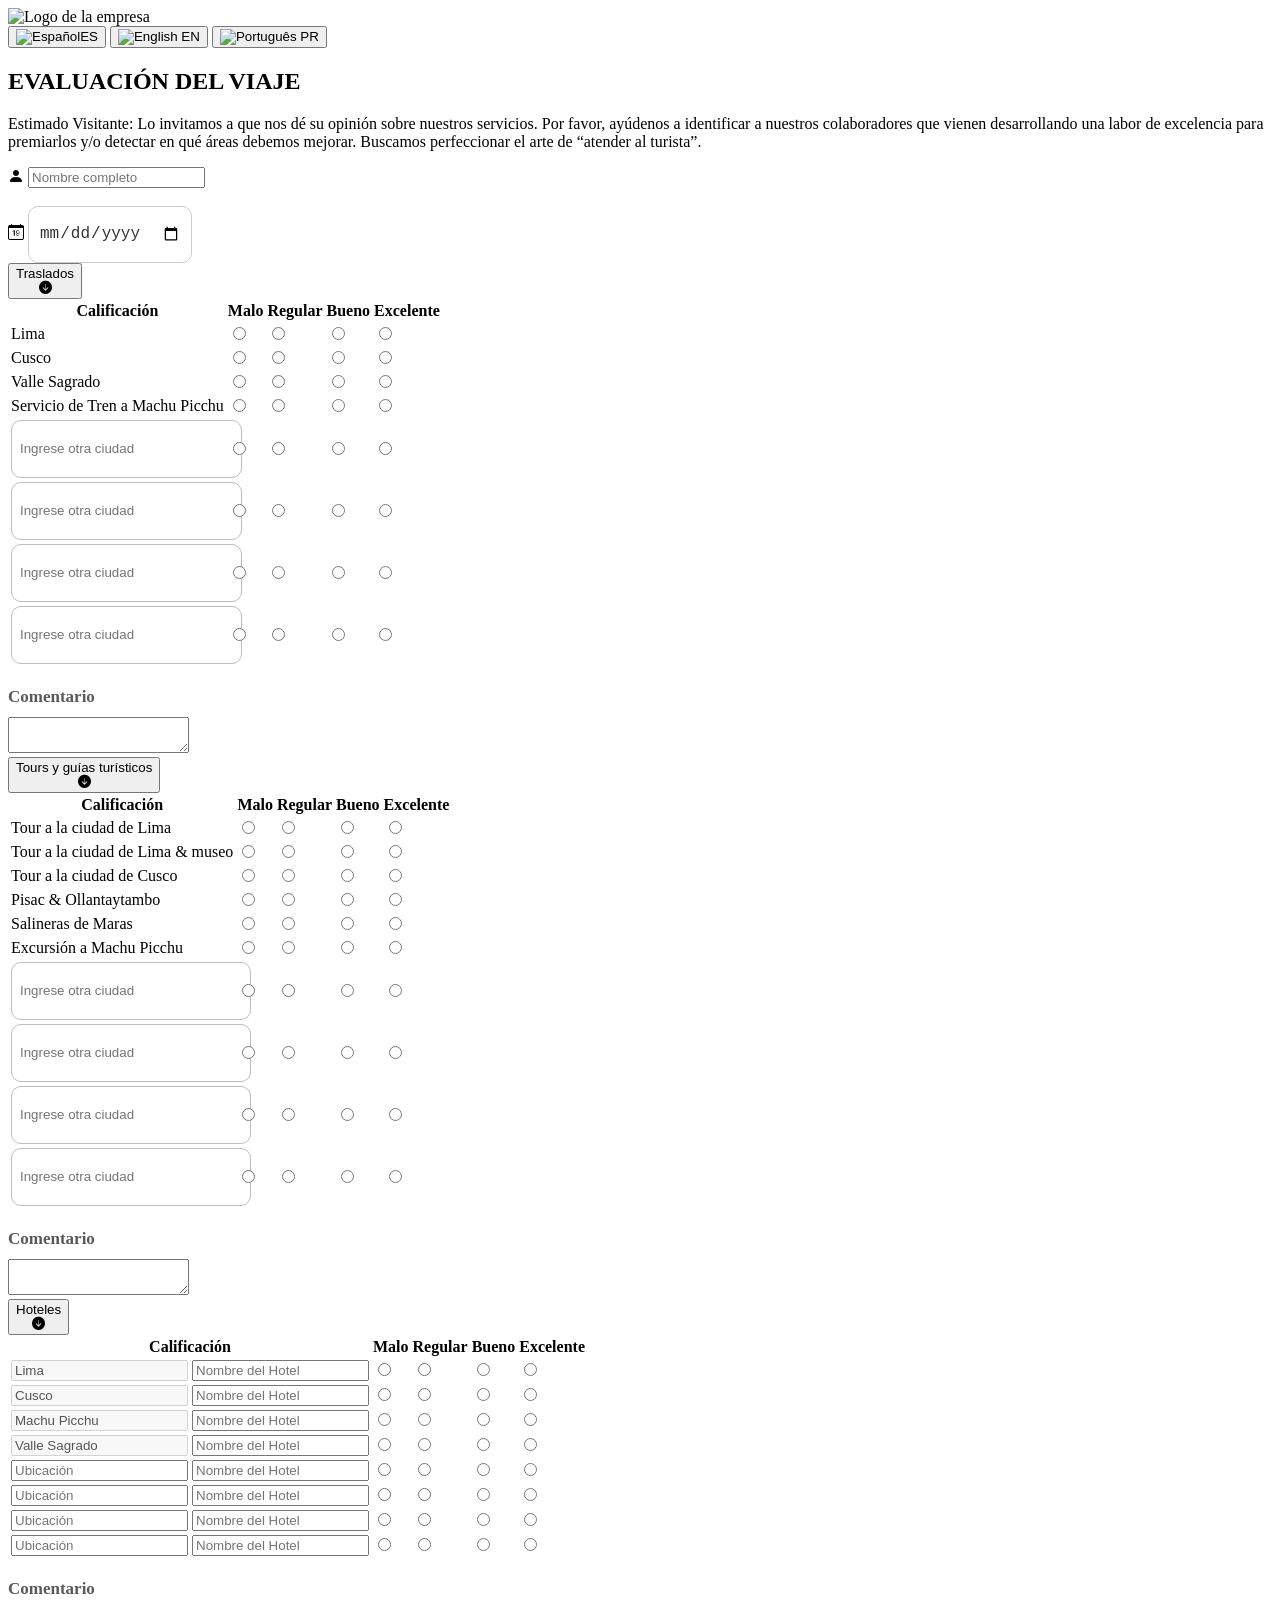
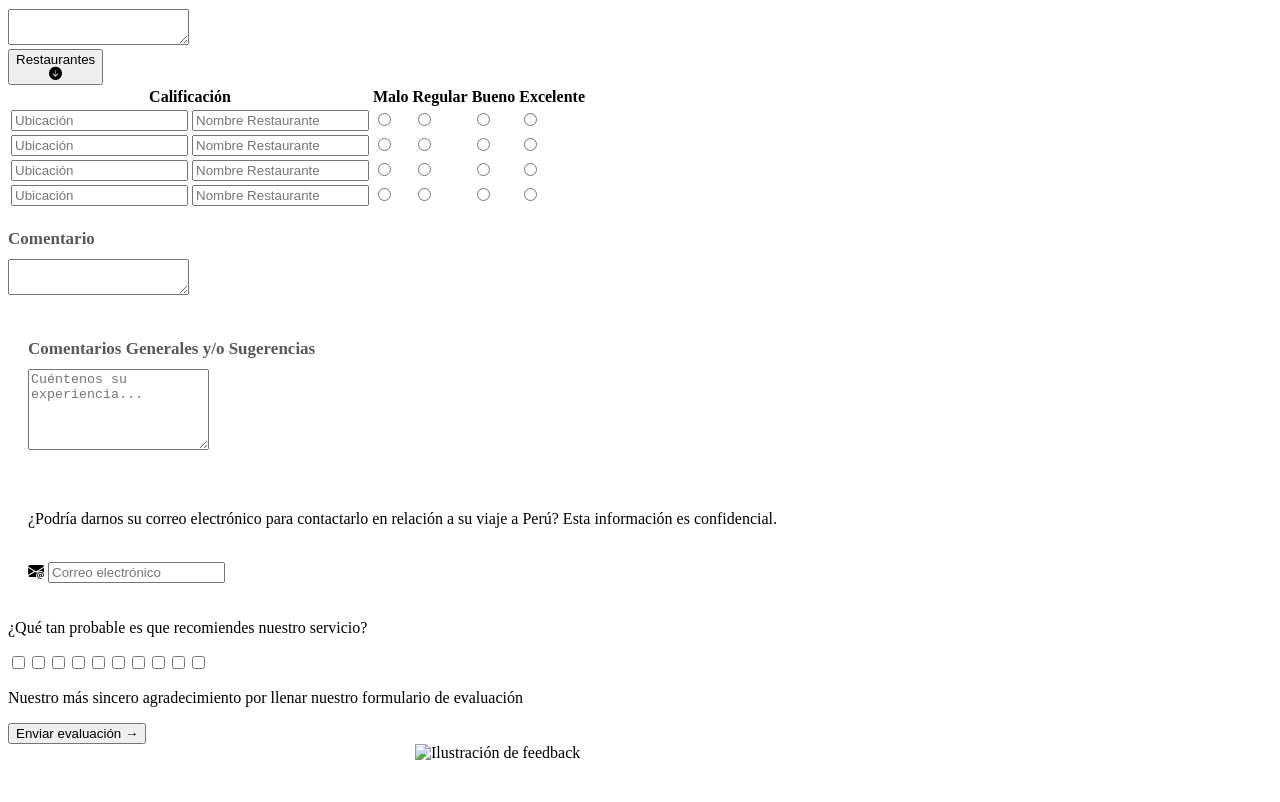
==== TE-PERU/index.html @ 6a071a6a "Add files via upload" ====
<!DOCTYPE html><html lang="en" data-astro-cid-glidbbnt> <head><meta charset="utf-8"><meta name="viewport" content="width=device-width"><meta name="generator" content="Astro v6.1.6"><link rel="icon" href="/favicon.ico"><link rel="preconnect" href="https://fonts.googleapis.com"><link rel="preconnect" href="https://fonts.gstatic.com" crossorigin><link href="https://fonts.googleapis.com/css2?family=Inter:ital,opsz,wght@0,14..32,100..900;1,14..32,100..900&display=swap" rel="stylesheet"><link rel="preconnect" href="https://fonts.gstatic.com" crossorigin><link href="https://fonts.googleapis.com/css2?family=Alex+Brush&display=swap" rel="stylesheet"><link rel="stylesheet" href="https://cdn.jsdelivr.net/npm/bootstrap-icons@1.13.1/font/bootstrap-icons.min.css"><link rel="stylesheet" href="/assets/languaje.DWebG3ff.css">
<style>.input-hotel-transfer[data-astro-cid-j7pv25f6]{width:100%;height:40px;padding:8px;border-radius:10px;outline:none;border:1px solid rgb(189,189,189)}.comentarioText[data-astro-cid-j7pv25f6]{color:#595959;font-weight:700;margin-top:20px;margin-bottom:10px;font-size:17px}.seccion-comentarios[data-astro-cid-j7pv25f6]{padding:20px}.container-logo[data-astro-cid-j7pv25f6]{width:100%;display:flex;justify-content:center;align-items:center}.imagen_logofiesta[data-astro-cid-j7pv25f6]{width:450px;height:50px}.modal[data-astro-cid-j7pv25f6]{position:fixed;top:0;left:0;width:100%;height:100%;background:#00000080;display:none;justify-content:center;align-items:center;z-index:9999}.modal[data-astro-cid-j7pv25f6].show{display:flex}.modal-content[data-astro-cid-j7pv25f6]{background:#fff;padding:20px 30px;border-radius:12px;text-align:center;max-width:300px;width:80%;animation:fadeIn .3s ease}.modal-content[data-astro-cid-j7pv25f6] p[data-astro-cid-j7pv25f6]{margin-bottom:15px;font-weight:500}.modal-content[data-astro-cid-j7pv25f6] button[data-astro-cid-j7pv25f6]{padding:8px 16px;border:none;border-radius:8px;background:#28652b;color:#fff;cursor:pointer}input[data-astro-cid-j7pv25f6][type=date]{appearance:none;-webkit-appearance:none;height:35px;padding:10px;border-radius:10px;border:1px solid #ccc;font-size:16px;background-color:#fff;color:#333}@keyframes fadeIn{0%{opacity:0;transform:scale(.9)}to{opacity:1;transform:scale(1)}}
</style></head> <body data-astro-cid-glidbbnt>  <main data-astro-cid-j7pv25f6> <section class="containerEvaluacionViaje" data-astro-cid-j7pv25f6> <div class="imagen-empresa" data-astro-cid-j7pv25f6> <img src="https://res.cloudinary.com/dlgeap8h0/image/upload/v1776726875/Group_22_vtvrk3.png" alt="Logo de la empresa" data-astro-cid-j7pv25f6> </div> <div class="container-idiomas" data-astro-cid-yvy4d3r6> <div class="language-switcher" data-astro-cid-yvy4d3r6> <button id="btn-es" class="lang-btn boder-especial-left" data-astro-cid-yvy4d3r6> <img class="imagenSpanol" src="https://res.cloudinary.com/dlgeap8h0/image/upload/v1771217543/spanol_nisxya.png" alt="Español" data-astro-cid-yvy4d3r6>ES
</button> <button id="btn-en" class="lang-btn boder-especial" data-astro-cid-yvy4d3r6> <img class="imagenSpanol" src="https://res.cloudinary.com/dlgeap8h0/image/upload/v1771217543/eeuu_zp1ijv.png" alt="English" data-astro-cid-yvy4d3r6> EN
</button> <button id="btn-pr" class="boder-especial-right lang-btn" data-astro-cid-yvy4d3r6> <img class="imagenSpanol" src="https://res.cloudinary.com/dlgeap8h0/image/upload/v1776789189/Flag_of_Brazil.svg_dcr2kp.png" alt="Português" data-astro-cid-yvy4d3r6> PR
</button> </div> </div>  <script>
  function setActive(lang) {
    document.querySelectorAll(".lang-btn").forEach(btn => btn.classList.remove("active"));
    const target = document.querySelector("#btn-" + lang);
    if (target) target.classList.add("active");
  }

  function changeLang(lang) {
    localStorage.setItem("lang", lang);
    setActive(lang);
    window.dispatchEvent(new CustomEvent("changeLang", { detail: lang }));
  }

  function initLangButtons() {
    if (window.__langInitialized) return;
    window.__langInitialized = true;

    const btnEs = document.getElementById("btn-es");
    const btnEn = document.getElementById("btn-en");
    const btnPr = document.getElementById("btn-pr");

    if (!btnEs || !btnEn || !btnPr) return;

    btnEs.addEventListener("click", function() { changeLang("es"); });
    btnEn.addEventListener("click", function() { changeLang("en"); });
    btnPr.addEventListener("click", function() { changeLang("pr"); });

    const savedLang = localStorage.getItem("lang") || "es";
    setActive(savedLang);

    setTimeout(function() {
      window.dispatchEvent(new CustomEvent("changeLang", { detail: savedLang }));
    }, 80);
  }

  if (document.readyState === "loading") {
    document.addEventListener("DOMContentLoaded", initLangButtons);
  } else {
    initLangButtons();
  }

  document.addEventListener("astro:page-load", function() {
    window.__langInitialized = false;
    initLangButtons();
  });
</script> <div class="hero" data-astro-cid-j7pv25f6> <h1 data-astro-cid-j7pv25f6>EVALUACIÓN DEL VIAJE</h1> <div class="hero-line" data-astro-cid-j7pv25f6></div> </div> <div class="intro-card" data-astro-cid-j7pv25f6> <p data-i18n-seccion="intro.texto" data-astro-cid-j7pv25f6> <strong data-astro-cid-j7pv25f6>Estimado Visitante,</strong> lo invitamos a que nos dé
					su opinión sobre nuestros servicios. Por favor, ayúdenos a identificar
					a nuestros colaboradores que vienen desarrollando una labor de
					excelencia para premiarlos y detectar en qué áreas debemos mejorar.
					Buscamos perfeccionar el arte de <em data-astro-cid-j7pv25f6>atender al turista</em>.
</p> </div> <div class="containerForm" data-astro-cid-j7pv25f6> <form class="form-contacto" data-astro-cid-j7pv25f6> <div class="container-datos " data-astro-cid-j7pv25f6> <div class="container-datosUnico" data-astro-cid-j7pv25f6> <i class="bi bi-person-fill" data-astro-cid-j7pv25f6></i> <input class="datosForm-personal" type="text" name="nombre" placeholder="Nombre completo" required data-astro-cid-j7pv25f6> </div> <br style="margin: 5px;" data-astro-cid-j7pv25f6> <div class="container-datosUnico fecha-li" data-astro-cid-j7pv25f6> <i class="bi bi-calendar-date" data-astro-cid-j7pv25f6></i> <input class="datosForm-personal" type="date" name="fecha" required data-astro-cid-j7pv25f6> </div> </div> <!-- HOTEL TRANSFER --> <div class="seccion" data-astro-cid-j7pv25f6> <button type="button" class="seccion-header" aria-expanded="true" data-astro-cid-j7pv25f6> <div class="seccion-titulo" data-astro-cid-j7pv25f6> <span data-i18n-seccion="titulos.transfer" data-astro-cid-j7pv25f6>Traslados</span> </div> <span class="chevron" data-astro-cid-j7pv25f6><i class="bi bi-arrow-down-circle-fill" data-astro-cid-j7pv25f6></i></span> </button> <div class="seccion-cuerpo abierto" data-astro-cid-j7pv25f6> <table data-astro-cid-j7pv25f6> <thead> <tr> <th class="col-label" data-i18n="calificacion">Calificacion</th> <th><span class="badge malo" data-i18n="malo">Malo</span></th> <th><span class="badge regular" data-i18n="regular">Regular</span></th> <th><span class="badge bueno" data-i18n="bueno">Bueno</span></th> <th><span class="badge excelente" data-i18n="excelente">Excelente</span></th> </tr> </thead> <tbody data-astro-cid-j7pv25f6> <tr data-astro-cid-j7pv25f6> <td class="fila-label" data-astro-cid-j7pv25f6>Lima</td> <td data-astro-cid-j7pv25f6><input type="radio" name="transfer-lima" value="1" data-astro-cid-j7pv25f6></td> <td data-astro-cid-j7pv25f6><input type="radio" name="transfer-lima" value="2" data-astro-cid-j7pv25f6></td> <td data-astro-cid-j7pv25f6><input type="radio" name="transfer-lima" value="3" data-astro-cid-j7pv25f6></td> <td data-astro-cid-j7pv25f6><input type="radio" name="transfer-lima" value="4" data-astro-cid-j7pv25f6></td> </tr> <tr data-astro-cid-j7pv25f6> <td class="fila-label" data-astro-cid-j7pv25f6>Cusco</td> <td data-astro-cid-j7pv25f6><input type="radio" name="transfer-cusco" value="1" data-astro-cid-j7pv25f6></td> <td data-astro-cid-j7pv25f6><input type="radio" name="transfer-cusco" value="2" data-astro-cid-j7pv25f6></td> <td data-astro-cid-j7pv25f6><input type="radio" name="transfer-cusco" value="3" data-astro-cid-j7pv25f6></td> <td data-astro-cid-j7pv25f6><input type="radio" name="transfer-cusco" value="4" data-astro-cid-j7pv25f6></td> </tr> <tr data-astro-cid-j7pv25f6> <td class="fila-label" data-astro-cid-j7pv25f6>Valle Sagrado</td> <td data-astro-cid-j7pv25f6><input type="radio" name="transfer-valle" value="1" data-astro-cid-j7pv25f6></td> <td data-astro-cid-j7pv25f6><input type="radio" name="transfer-valle" value="2" data-astro-cid-j7pv25f6></td> <td data-astro-cid-j7pv25f6><input type="radio" name="transfer-valle" value="3" data-astro-cid-j7pv25f6></td> <td data-astro-cid-j7pv25f6><input type="radio" name="transfer-valle" value="4" data-astro-cid-j7pv25f6></td> </tr> <tr data-astro-cid-j7pv25f6> <td class="fila-label" data-i18n-seccion="transfer.servicio-tren" data-astro-cid-j7pv25f6>Servicio de Tren a Machu Picchu</td> <td data-astro-cid-j7pv25f6><input type="radio" name="transfer-arequipa" value="1" data-astro-cid-j7pv25f6></td> <td data-astro-cid-j7pv25f6><input type="radio" name="transfer-arequipa" value="2" data-astro-cid-j7pv25f6></td> <td data-astro-cid-j7pv25f6><input type="radio" name="transfer-arequipa" value="3" data-astro-cid-j7pv25f6></td> <td data-astro-cid-j7pv25f6><input type="radio" name="transfer-arequipa" value="4" data-astro-cid-j7pv25f6></td> </tr> <tr data-astro-cid-j7pv25f6> <td class="fila-label" data-astro-cid-j7pv25f6><input class="hotel_input input-hotel-transfer" type="text" name="hotel-transfer-nombre-1" placeholder="Ingrese otra ciudad" data-astro-cid-j7pv25f6></td> <td data-astro-cid-j7pv25f6><input type="radio" name="hotel-transfer-calificacion-1" value="1" data-astro-cid-j7pv25f6></td> <td data-astro-cid-j7pv25f6><input type="radio" name="hotel-transfer-calificacion-1" value="2" data-astro-cid-j7pv25f6></td> <td data-astro-cid-j7pv25f6><input type="radio" name="hotel-transfer-calificacion-1" value="3" data-astro-cid-j7pv25f6></td> <td data-astro-cid-j7pv25f6><input type="radio" name="hotel-transfer-calificacion-1" value="4" data-astro-cid-j7pv25f6></td> </tr> <tr data-astro-cid-j7pv25f6> <td class="fila-label" data-astro-cid-j7pv25f6><input class="hotel_input input-hotel-transfer" type="text" name="hotel-transfer-nombre-2" placeholder="Ingrese otra ciudad" data-astro-cid-j7pv25f6></td> <td data-astro-cid-j7pv25f6><input type="radio" name="hotel-transfer-calificacion-2" value="1" data-astro-cid-j7pv25f6></td> <td data-astro-cid-j7pv25f6><input type="radio" name="hotel-transfer-calificacion-2" value="2" data-astro-cid-j7pv25f6></td> <td data-astro-cid-j7pv25f6><input type="radio" name="hotel-transfer-calificacion-2" value="3" data-astro-cid-j7pv25f6></td> <td data-astro-cid-j7pv25f6><input type="radio" name="hotel-transfer-calificacion-2" value="4" data-astro-cid-j7pv25f6></td> </tr> <tr data-astro-cid-j7pv25f6> <td class="fila-label" data-astro-cid-j7pv25f6><input class="hotel_input input-hotel-transfer" type="text" name="hotel-transfer-nombre-3" placeholder="Ingrese otra ciudad" data-astro-cid-j7pv25f6></td> <td data-astro-cid-j7pv25f6><input type="radio" name="hotel-transfer-calificacion-3" value="1" data-astro-cid-j7pv25f6></td> <td data-astro-cid-j7pv25f6><input type="radio" name="hotel-transfer-calificacion-3" value="2" data-astro-cid-j7pv25f6></td> <td data-astro-cid-j7pv25f6><input type="radio" name="hotel-transfer-calificacion-3" value="3" data-astro-cid-j7pv25f6></td> <td data-astro-cid-j7pv25f6><input type="radio" name="hotel-transfer-calificacion-3" value="4" data-astro-cid-j7pv25f6></td> </tr> <tr data-astro-cid-j7pv25f6> <td class="fila-label" data-astro-cid-j7pv25f6><input class="hotel_input input-hotel-transfer" type="text" name="hotel-transfer-nombre-4" placeholder="Ingrese otra ciudad" data-astro-cid-j7pv25f6></td> <td data-astro-cid-j7pv25f6><input type="radio" name="hotel-transfer-calificacion-4" value="1" data-astro-cid-j7pv25f6></td> <td data-astro-cid-j7pv25f6><input type="radio" name="hotel-transfer-calificacion-4" value="2" data-astro-cid-j7pv25f6></td> <td data-astro-cid-j7pv25f6><input type="radio" name="hotel-transfer-calificacion-4" value="3" data-astro-cid-j7pv25f6></td> <td data-astro-cid-j7pv25f6><input type="radio" name="hotel-transfer-calificacion-4" value="4" data-astro-cid-j7pv25f6></td> </tr> </tbody> </table> <div data-astro-cid-j7pv25f6> <p class="comentarioText" data-astro-cid-j7pv25f6>Comentario</p> <textarea name="comentarioHotelTransfer" placeholder="" data-astro-cid-j7pv25f6></textarea> </div> </div> </div> <!-- TOURS --> <div class="seccion" data-astro-cid-j7pv25f6> <button type="button" class="seccion-header" aria-expanded="false" data-astro-cid-j7pv25f6> <div class="seccion-titulo" data-astro-cid-j7pv25f6> <span data-i18n-seccion="titulos.tours" data-astro-cid-j7pv25f6>Tours y guías turísticos</span> </div> <span class="chevron" data-astro-cid-j7pv25f6><i class="bi bi-arrow-down-circle-fill" data-astro-cid-j7pv25f6></i></span> </button> <div class="seccion-cuerpo" data-astro-cid-j7pv25f6> <table data-astro-cid-j7pv25f6> <thead> <tr> <th class="col-label" data-i18n="calificacion">Calificacion</th> <th><span class="badge malo" data-i18n="malo">Malo</span></th> <th><span class="badge regular" data-i18n="regular">Regular</span></th> <th><span class="badge bueno" data-i18n="bueno">Bueno</span></th> <th><span class="badge excelente" data-i18n="excelente">Excelente</span></th> </tr> </thead> <tbody data-astro-cid-j7pv25f6> <tr data-astro-cid-j7pv25f6> <td class="fila-label" data-i18n-seccion="tours.lima" data-astro-cid-j7pv25f6>Tour a la ciudad de Lima</td> <td data-astro-cid-j7pv25f6><input type="radio" name="guia-lima" value="1" data-astro-cid-j7pv25f6></td> <td data-astro-cid-j7pv25f6><input type="radio" name="guia-lima" value="2" data-astro-cid-j7pv25f6></td> <td data-astro-cid-j7pv25f6><input type="radio" name="guia-lima" value="3" data-astro-cid-j7pv25f6></td> <td data-astro-cid-j7pv25f6><input type="radio" name="guia-lima" value="4" data-astro-cid-j7pv25f6></td> </tr> <tr data-astro-cid-j7pv25f6> <td class="fila-label" data-i18n-seccion="tours.lima-museo" data-astro-cid-j7pv25f6>Tour a la ciudad de Lima & museo</td> <td data-astro-cid-j7pv25f6><input type="radio" name="guia-lima-museo" value="1" data-astro-cid-j7pv25f6></td> <td data-astro-cid-j7pv25f6><input type="radio" name="guia-lima-museo" value="2" data-astro-cid-j7pv25f6></td> <td data-astro-cid-j7pv25f6><input type="radio" name="guia-lima-museo" value="3" data-astro-cid-j7pv25f6></td> <td data-astro-cid-j7pv25f6><input type="radio" name="guia-lima-museo" value="4" data-astro-cid-j7pv25f6></td> </tr> <tr data-astro-cid-j7pv25f6> <td class="fila-label" data-i18n-seccion="tours.cusco" data-astro-cid-j7pv25f6>Tour a la ciudad de Cusco</td> <td data-astro-cid-j7pv25f6><input type="radio" name="guia-ciudad-cusco" value="1" data-astro-cid-j7pv25f6></td> <td data-astro-cid-j7pv25f6><input type="radio" name="guia-ciudad-cusco" value="2" data-astro-cid-j7pv25f6></td> <td data-astro-cid-j7pv25f6><input type="radio" name="guia-ciudad-cusco" value="3" data-astro-cid-j7pv25f6></td> <td data-astro-cid-j7pv25f6><input type="radio" name="guia-ciudad-cusco" value="4" data-astro-cid-j7pv25f6></td> </tr> <tr data-astro-cid-j7pv25f6> <td class="fila-label" data-i18n-seccion="tours.pisac" data-astro-cid-j7pv25f6>Pisac & Ollantaytambo</td> <td data-astro-cid-j7pv25f6><input type="radio" name="guia-pisac" value="1" data-astro-cid-j7pv25f6></td> <td data-astro-cid-j7pv25f6><input type="radio" name="guia-pisac" value="2" data-astro-cid-j7pv25f6></td> <td data-astro-cid-j7pv25f6><input type="radio" name="guia-pisac" value="3" data-astro-cid-j7pv25f6></td> <td data-astro-cid-j7pv25f6><input type="radio" name="guia-pisac" value="4" data-astro-cid-j7pv25f6></td> </tr> <tr data-astro-cid-j7pv25f6> <td class="fila-label" data-i18n-seccion="tours.maras" data-astro-cid-j7pv25f6>Salineras de Maras</td> <td data-astro-cid-j7pv25f6><input type="radio" name="guia-piscinas-moray" value="1" data-astro-cid-j7pv25f6></td> <td data-astro-cid-j7pv25f6><input type="radio" name="guia-piscinas-moray" value="2" data-astro-cid-j7pv25f6></td> <td data-astro-cid-j7pv25f6><input type="radio" name="guia-piscinas-moray" value="3" data-astro-cid-j7pv25f6></td> <td data-astro-cid-j7pv25f6><input type="radio" name="guia-piscinas-moray" value="4" data-astro-cid-j7pv25f6></td> </tr> <tr data-astro-cid-j7pv25f6> <td class="fila-label" data-i18n-seccion="tours.machu" data-astro-cid-j7pv25f6>Excursión a Machu Picchu</td> <td data-astro-cid-j7pv25f6><input type="radio" name="guia-machu-picchu" value="1" data-astro-cid-j7pv25f6></td> <td data-astro-cid-j7pv25f6><input type="radio" name="guia-machu-picchu" value="2" data-astro-cid-j7pv25f6></td> <td data-astro-cid-j7pv25f6><input type="radio" name="guia-machu-picchu" value="3" data-astro-cid-j7pv25f6></td> <td data-astro-cid-j7pv25f6><input type="radio" name="guia-machu-picchu" value="4" data-astro-cid-j7pv25f6></td> </tr> <tr data-astro-cid-j7pv25f6> <td class="fila-label" data-astro-cid-j7pv25f6><input class="hotel_input input-hotel-transfer" type="text" name="tours-nombre-1" placeholder="Ingrese otra ciudad" data-astro-cid-j7pv25f6></td> <td data-astro-cid-j7pv25f6><input type="radio" name="tours-guia-1" value="1" data-astro-cid-j7pv25f6></td> <td data-astro-cid-j7pv25f6><input type="radio" name="tours-guia-1" value="2" data-astro-cid-j7pv25f6></td> <td data-astro-cid-j7pv25f6><input type="radio" name="tours-guia-1" value="3" data-astro-cid-j7pv25f6></td> <td data-astro-cid-j7pv25f6><input type="radio" name="tours-guia-1" value="4" data-astro-cid-j7pv25f6></td> </tr> <tr data-astro-cid-j7pv25f6> <td class="fila-label" data-astro-cid-j7pv25f6><input class="hotel_input input-hotel-transfer" type="text" name="tours-nombre-2" placeholder="Ingrese otra ciudad" data-astro-cid-j7pv25f6></td> <td data-astro-cid-j7pv25f6><input type="radio" name="tours-guia-2" value="1" data-astro-cid-j7pv25f6></td> <td data-astro-cid-j7pv25f6><input type="radio" name="tours-guia-2" value="2" data-astro-cid-j7pv25f6></td> <td data-astro-cid-j7pv25f6><input type="radio" name="tours-guia-2" value="3" data-astro-cid-j7pv25f6></td> <td data-astro-cid-j7pv25f6><input type="radio" name="tours-guia-2" value="4" data-astro-cid-j7pv25f6></td> </tr> <tr data-astro-cid-j7pv25f6> <td class="fila-label" data-astro-cid-j7pv25f6><input class="hotel_input input-hotel-transfer" type="text" name="tours-nombre-3" placeholder="Ingrese otra ciudad" data-astro-cid-j7pv25f6></td> <td data-astro-cid-j7pv25f6><input type="radio" name="tours-guia-3" value="1" data-astro-cid-j7pv25f6></td> <td data-astro-cid-j7pv25f6><input type="radio" name="tours-guia-3" value="2" data-astro-cid-j7pv25f6></td> <td data-astro-cid-j7pv25f6><input type="radio" name="tours-guia-3" value="3" data-astro-cid-j7pv25f6></td> <td data-astro-cid-j7pv25f6><input type="radio" name="tours-guia-3" value="4" data-astro-cid-j7pv25f6></td> </tr> <tr data-astro-cid-j7pv25f6> <td class="fila-label" data-astro-cid-j7pv25f6><input class="hotel_input input-hotel-transfer" type="text" name="tours-nombre-4" placeholder="Ingrese otra ciudad" data-astro-cid-j7pv25f6></td> <td data-astro-cid-j7pv25f6><input type="radio" name="tours-guia-4" value="1" data-astro-cid-j7pv25f6></td> <td data-astro-cid-j7pv25f6><input type="radio" name="tours-guia-4" value="2" data-astro-cid-j7pv25f6></td> <td data-astro-cid-j7pv25f6><input type="radio" name="tours-guia-4" value="3" data-astro-cid-j7pv25f6></td> <td data-astro-cid-j7pv25f6><input type="radio" name="tours-guia-4" value="4" data-astro-cid-j7pv25f6></td> </tr> </tbody> </table> <div data-astro-cid-j7pv25f6> <p class="comentarioText" data-astro-cid-j7pv25f6>Comentario</p> <textarea name="comentarioToursGuia" placeholder="" data-astro-cid-j7pv25f6></textarea> </div> </div> </div> <!-- HOTELES --> <div class="seccion" data-astro-cid-j7pv25f6> <button type="button" class="seccion-header" aria-expanded="false" data-astro-cid-j7pv25f6> <div class="seccion-titulo" data-astro-cid-j7pv25f6> <span data-i18n-seccion="titulos.hoteles" data-astro-cid-j7pv25f6>Hoteles</span> </div> <span class="chevron" data-astro-cid-j7pv25f6><i class="bi bi-arrow-down-circle-fill" data-astro-cid-j7pv25f6></i></span> </button> <div class="seccion-cuerpo" data-astro-cid-j7pv25f6> <table data-astro-cid-j7pv25f6> <thead> <tr> <th class="col-label" data-i18n="calificacion">Calificacion</th> <th><span class="badge malo" data-i18n="malo">Malo</span></th> <th><span class="badge regular" data-i18n="regular">Regular</span></th> <th><span class="badge bueno" data-i18n="bueno">Bueno</span></th> <th><span class="badge excelente" data-i18n="excelente">Excelente</span></th> </tr> </thead> <tbody data-astro-cid-j7pv25f6> <tr data-astro-cid-j7pv25f6> <td class="fila-label" data-astro-cid-j7pv25f6> <div class="container-input_hotel" data-astro-cid-j7pv25f6> <input class="hotel_input input-restaurante" type="text" name="Lima" value="Lima" disabled data-astro-cid-j7pv25f6> <input class="hotel_input input-restaurante" type="text" name="hotel-lima" placeholder="Nombre del Hotel" data-astro-cid-j7pv25f6> </div> </td> <td data-astro-cid-j7pv25f6><input type="radio" name="hotel-lima-calificacion" value="1" data-astro-cid-j7pv25f6></td> <td data-astro-cid-j7pv25f6><input type="radio" name="hotel-lima-calificacion" value="2" data-astro-cid-j7pv25f6></td> <td data-astro-cid-j7pv25f6><input type="radio" name="hotel-lima-calificacion" value="3" data-astro-cid-j7pv25f6></td> <td data-astro-cid-j7pv25f6><input type="radio" name="hotel-lima-calificacion" value="4" data-astro-cid-j7pv25f6></td> </tr> <tr data-astro-cid-j7pv25f6> <td class="fila-label" data-astro-cid-j7pv25f6> <div class="container-input_hotel" data-astro-cid-j7pv25f6> <input class="hotel_input input-restaurante" type="text" name="Cusco" value="Cusco" disabled data-astro-cid-j7pv25f6> <input class="hotel_input input-restaurante" type="text" name="hotel-cusco" placeholder="Nombre del Hotel" data-astro-cid-j7pv25f6> </div> </td> <td data-astro-cid-j7pv25f6><input type="radio" name="hotel-cusco-calificacion" value="1" data-astro-cid-j7pv25f6></td> <td data-astro-cid-j7pv25f6><input type="radio" name="hotel-cusco-calificacion" value="2" data-astro-cid-j7pv25f6></td> <td data-astro-cid-j7pv25f6><input type="radio" name="hotel-cusco-calificacion" value="3" data-astro-cid-j7pv25f6></td> <td data-astro-cid-j7pv25f6><input type="radio" name="hotel-cusco-calificacion" value="4" data-astro-cid-j7pv25f6></td> </tr> <tr data-astro-cid-j7pv25f6> <td class="fila-label" data-astro-cid-j7pv25f6> <div class="container-input_hotel" data-astro-cid-j7pv25f6> <input class="hotel_input input-restaurante" type="text" name="machu-picchu" value="Machu Picchu" disabled data-astro-cid-j7pv25f6> <input class="hotel_input input-restaurante" type="text" name="hotel-machu-picchu" placeholder="Nombre del Hotel" data-astro-cid-j7pv25f6> </div> </td> <td data-astro-cid-j7pv25f6><input type="radio" name="hotel-machu-picchu-calificacion" value="1" data-astro-cid-j7pv25f6></td> <td data-astro-cid-j7pv25f6><input type="radio" name="hotel-machu-picchu-calificacion" value="2" data-astro-cid-j7pv25f6></td> <td data-astro-cid-j7pv25f6><input type="radio" name="hotel-machu-picchu-calificacion" value="3" data-astro-cid-j7pv25f6></td> <td data-astro-cid-j7pv25f6><input type="radio" name="hotel-machu-picchu-calificacion" value="4" data-astro-cid-j7pv25f6></td> </tr> <tr data-astro-cid-j7pv25f6> <td class="fila-label" data-astro-cid-j7pv25f6> <div class="container-input_hotel" data-astro-cid-j7pv25f6> <input class="hotel_input input-restaurante" type="text" name="valle-sagrado" value="Valle Sagrado" disabled data-astro-cid-j7pv25f6> <input class="hotel_input input-restaurante" type="text" name="hotel-valle-sagrado" placeholder="Nombre del Hotel" data-astro-cid-j7pv25f6> </div> </td> <td data-astro-cid-j7pv25f6><input type="radio" name="hotel-valle-sagrado-calificacion" value="1" data-astro-cid-j7pv25f6></td> <td data-astro-cid-j7pv25f6><input type="radio" name="hotel-valle-sagrado-calificacion" value="2" data-astro-cid-j7pv25f6></td> <td data-astro-cid-j7pv25f6><input type="radio" name="hotel-valle-sagrado-calificacion" value="3" data-astro-cid-j7pv25f6></td> <td data-astro-cid-j7pv25f6><input type="radio" name="hotel-valle-sagrado-calificacion" value="4" data-astro-cid-j7pv25f6></td> </tr> <tr data-astro-cid-j7pv25f6> <td class="fila-label" data-astro-cid-j7pv25f6> <div class="container-input_hotel" data-astro-cid-j7pv25f6> <input class="hotel_input input-restaurante" type="text" name="hotel-ubicacion-1" placeholder="Ingrese otra ciudad" data-astro-cid-j7pv25f6> <input class="hotel_input input-restaurante" type="text" name="hotel-nombre-1" placeholder="Nombre del Hotel" data-astro-cid-j7pv25f6> </div> </td> <td data-astro-cid-j7pv25f6><input type="radio" name="hotel-calificacion-1" value="1" data-astro-cid-j7pv25f6></td> <td data-astro-cid-j7pv25f6><input type="radio" name="hotel-calificacion-1" value="2" data-astro-cid-j7pv25f6></td> <td data-astro-cid-j7pv25f6><input type="radio" name="hotel-calificacion-1" value="3" data-astro-cid-j7pv25f6></td> <td data-astro-cid-j7pv25f6><input type="radio" name="hotel-calificacion-1" value="4" data-astro-cid-j7pv25f6></td> </tr> <tr data-astro-cid-j7pv25f6> <td class="fila-label" data-astro-cid-j7pv25f6> <div class="container-input_hotel" data-astro-cid-j7pv25f6> <input class="hotel_input input-restaurante" type="text" name="hotel-ubicacion-2" placeholder="Ingrese otra ciudad" data-astro-cid-j7pv25f6> <input class="hotel_input input-restaurante" type="text" name="hotel-nombre-2" placeholder="Nombre del Hotel" data-astro-cid-j7pv25f6> </div> </td> <td data-astro-cid-j7pv25f6><input type="radio" name="hotel-calificacion-2" value="1" data-astro-cid-j7pv25f6></td> <td data-astro-cid-j7pv25f6><input type="radio" name="hotel-calificacion-2" value="2" data-astro-cid-j7pv25f6></td> <td data-astro-cid-j7pv25f6><input type="radio" name="hotel-calificacion-2" value="3" data-astro-cid-j7pv25f6></td> <td data-astro-cid-j7pv25f6><input type="radio" name="hotel-calificacion-2" value="4" data-astro-cid-j7pv25f6></td> </tr> <tr data-astro-cid-j7pv25f6> <td class="fila-label" data-astro-cid-j7pv25f6> <div class="container-input_hotel" data-astro-cid-j7pv25f6> <input class="hotel_input input-restaurante" type="text" name="hotel-ubicacion-3" placeholder="Ingrese otra ciudad" data-astro-cid-j7pv25f6> <input class="hotel_input input-restaurante" type="text" name="hotel-nombre-3" placeholder="Nombre del Hotel" data-astro-cid-j7pv25f6> </div> </td> <td data-astro-cid-j7pv25f6><input type="radio" name="hotel-calificacion-3" value="1" data-astro-cid-j7pv25f6></td> <td data-astro-cid-j7pv25f6><input type="radio" name="hotel-calificacion-3" value="2" data-astro-cid-j7pv25f6></td> <td data-astro-cid-j7pv25f6><input type="radio" name="hotel-calificacion-3" value="3" data-astro-cid-j7pv25f6></td> <td data-astro-cid-j7pv25f6><input type="radio" name="hotel-calificacion-3" value="4" data-astro-cid-j7pv25f6></td> </tr> <tr data-astro-cid-j7pv25f6> <td class="fila-label" data-astro-cid-j7pv25f6> <div class="container-input_hotel" data-astro-cid-j7pv25f6> <input class="hotel_input input-restaurante" type="text" name="hotel-ubicacion-4" placeholder="Ingrese otra ciudad" data-astro-cid-j7pv25f6> <input class="hotel_input input-restaurante" type="text" name="hotel-nombre-4" placeholder="Nombre del Hotel" data-astro-cid-j7pv25f6> </div> </td> <td data-astro-cid-j7pv25f6><input type="radio" name="hotel-calificacion-4" value="1" data-astro-cid-j7pv25f6></td> <td data-astro-cid-j7pv25f6><input type="radio" name="hotel-calificacion-4" value="2" data-astro-cid-j7pv25f6></td> <td data-astro-cid-j7pv25f6><input type="radio" name="hotel-calificacion-4" value="3" data-astro-cid-j7pv25f6></td> <td data-astro-cid-j7pv25f6><input type="radio" name="hotel-calificacion-4" value="4" data-astro-cid-j7pv25f6></td> </tr> </tbody> </table> <div data-astro-cid-j7pv25f6> <p class="comentarioText" data-astro-cid-j7pv25f6>Comentario</p> <textarea name="comentarioHotel" placeholder="" data-astro-cid-j7pv25f6></textarea> </div> </div> </div> <!-- RESTAURANTES --> <div class="seccion" data-astro-cid-j7pv25f6> <button type="button" class="seccion-header" aria-expanded="false" data-astro-cid-j7pv25f6> <div class="seccion-titulo" data-astro-cid-j7pv25f6> <span data-i18n-seccion="titulos.restaurantes" data-astro-cid-j7pv25f6>Restaurantes</span> </div> <span class="chevron" data-astro-cid-j7pv25f6><i class="bi bi-arrow-down-circle-fill" data-astro-cid-j7pv25f6></i></span> </button> <div class="seccion-cuerpo" data-astro-cid-j7pv25f6> <table data-astro-cid-j7pv25f6> <thead> <tr> <th class="col-label" data-i18n="calificacion">Calificacion</th> <th><span class="badge malo" data-i18n="malo">Malo</span></th> <th><span class="badge regular" data-i18n="regular">Regular</span></th> <th><span class="badge bueno" data-i18n="bueno">Bueno</span></th> <th><span class="badge excelente" data-i18n="excelente">Excelente</span></th> </tr> </thead> <tbody data-astro-cid-j7pv25f6> <tr data-astro-cid-j7pv25f6> <td class="fila-label" data-astro-cid-j7pv25f6> <div class="container-input_resturante" data-astro-cid-j7pv25f6> <input class="input-restaurante" type="text" name="rest-ubicacion-1" placeholder="Ubicación" data-astro-cid-j7pv25f6> <input class="input-restaurante" type="text" name="rest-nombre-1" placeholder="Nombre Restaurante" data-astro-cid-j7pv25f6> </div> </td> <td data-astro-cid-j7pv25f6><input type="radio" name="rest-calif-1" value="1" data-astro-cid-j7pv25f6></td> <td data-astro-cid-j7pv25f6><input type="radio" name="rest-calif-1" value="2" data-astro-cid-j7pv25f6></td> <td data-astro-cid-j7pv25f6><input type="radio" name="rest-calif-1" value="3" data-astro-cid-j7pv25f6></td> <td data-astro-cid-j7pv25f6><input type="radio" name="rest-calif-1" value="4" data-astro-cid-j7pv25f6></td> </tr> <tr data-astro-cid-j7pv25f6> <td class="fila-label" data-astro-cid-j7pv25f6> <div class="container-input_resturante" data-astro-cid-j7pv25f6> <input class="input-restaurante" type="text" name="rest-ubicacion-2" placeholder="Ubicación" data-astro-cid-j7pv25f6> <input class="input-restaurante" type="text" name="rest-nombre-2" placeholder="Nombre Restaurante" data-astro-cid-j7pv25f6> </div> </td> <td data-astro-cid-j7pv25f6><input type="radio" name="rest-calif-2" value="1" data-astro-cid-j7pv25f6></td> <td data-astro-cid-j7pv25f6><input type="radio" name="rest-calif-2" value="2" data-astro-cid-j7pv25f6></td> <td data-astro-cid-j7pv25f6><input type="radio" name="rest-calif-2" value="3" data-astro-cid-j7pv25f6></td> <td data-astro-cid-j7pv25f6><input type="radio" name="rest-calif-2" value="4" data-astro-cid-j7pv25f6></td> </tr> <tr data-astro-cid-j7pv25f6> <td class="fila-label" data-astro-cid-j7pv25f6> <div class="container-input_resturante" data-astro-cid-j7pv25f6> <input class="input-restaurante" type="text" name="rest-ubicacion-3" placeholder="Ubicación" data-astro-cid-j7pv25f6> <input class="input-restaurante" type="text" name="rest-nombre-3" placeholder="Nombre Restaurante" data-astro-cid-j7pv25f6> </div> </td> <td data-astro-cid-j7pv25f6><input type="radio" name="rest-calif-3" value="1" data-astro-cid-j7pv25f6></td> <td data-astro-cid-j7pv25f6><input type="radio" name="rest-calif-3" value="2" data-astro-cid-j7pv25f6></td> <td data-astro-cid-j7pv25f6><input type="radio" name="rest-calif-3" value="3" data-astro-cid-j7pv25f6></td> <td data-astro-cid-j7pv25f6><input type="radio" name="rest-calif-3" value="4" data-astro-cid-j7pv25f6></td> </tr> <tr data-astro-cid-j7pv25f6> <td class="fila-label" data-astro-cid-j7pv25f6> <div class="container-input_resturante" data-astro-cid-j7pv25f6> <input class="input-restaurante" type="text" name="rest-ubicacion-4" placeholder="Ubicación" data-astro-cid-j7pv25f6> <input class="input-restaurante" type="text" name="rest-nombre-4" placeholder="Nombre Restaurante" data-astro-cid-j7pv25f6> </div> </td> <td data-astro-cid-j7pv25f6><input type="radio" name="rest-calif-4" value="1" data-astro-cid-j7pv25f6></td> <td data-astro-cid-j7pv25f6><input type="radio" name="rest-calif-4" value="2" data-astro-cid-j7pv25f6></td> <td data-astro-cid-j7pv25f6><input type="radio" name="rest-calif-4" value="3" data-astro-cid-j7pv25f6></td> <td data-astro-cid-j7pv25f6><input type="radio" name="rest-calif-4" value="4" data-astro-cid-j7pv25f6></td> </tr> </tbody> </table> <div data-astro-cid-j7pv25f6> <p class="comentarioText" data-astro-cid-j7pv25f6>Comentario</p> <textarea name="comentarioRestaurante" placeholder="" data-astro-cid-j7pv25f6></textarea> </div> </div> </div> <!-- COMENTARIOS GENERALES --> <div class="seccion seccion-comentarios" data-astro-cid-j7pv25f6> <p class="comentarioText" data-astro-cid-j7pv25f6>Comentarios Generales y/o Sugerencias</p> <div class="comentarios-wrap" data-astro-cid-j7pv25f6> <textarea name="comentarios" placeholder="Cuéntenos su experiencia..." rows="5" data-astro-cid-j7pv25f6></textarea> </div> </div> <div class="seccion seccion-comentarios" data-astro-cid-j7pv25f6> <p class="correoText" data-astro-cid-j7pv25f6>¿Podría darnos su correo electrónico para contactarlo en relación a su viaje a Perú? Esta información es confidencial.</p> <br data-astro-cid-j7pv25f6> <div class="container-datosUnico mb-8" data-astro-cid-j7pv25f6> <i class="bi bi-envelope-at-fill" data-astro-cid-j7pv25f6></i> <input class="datosForm-personal" type="email" name="email" placeholder="Correo electrónico" data-astro-cid-j7pv25f6> </div> </div> <!-- RATING --> <div class="max-w-xl mx-auto p-6 bg-white rounded-2xl shadow-sm border border-gray-100 mt-8" data-astro-cid-j7pv25f6> <p class="text-gray-800 font-bold mb-4 text-center" data-astro-cid-j7pv25f6>
¿Qué tan probable es que recomiendes nuestro servicio?
</p> <div class="input-radioValoracion" data-astro-cid-j7pv25f6> <input type="checkbox" name="rating-check" value="1" data-value="1" class="rating-input" required data-astro-cid-j7pv25f6><input type="checkbox" name="rating-check" value="2" data-value="2" class="rating-input" data-astro-cid-j7pv25f6><input type="checkbox" name="rating-check" value="3" data-value="3" class="rating-input" data-astro-cid-j7pv25f6><input type="checkbox" name="rating-check" value="4" data-value="4" class="rating-input" data-astro-cid-j7pv25f6><input type="checkbox" name="rating-check" value="5" data-value="5" class="rating-input" data-astro-cid-j7pv25f6><input type="checkbox" name="rating-check" value="6" data-value="6" class="rating-input" data-astro-cid-j7pv25f6><input type="checkbox" name="rating-check" value="7" data-value="7" class="rating-input" data-astro-cid-j7pv25f6><input type="checkbox" name="rating-check" value="8" data-value="8" class="rating-input" data-astro-cid-j7pv25f6><input type="checkbox" name="rating-check" value="9" data-value="9" class="rating-input" data-astro-cid-j7pv25f6><input type="checkbox" name="rating-check" value="10" data-value="10" class="rating-input" data-astro-cid-j7pv25f6> </div> <input id="calificacion" hidden type="number" value="0" name="calificacion_final" readonly data-astro-cid-j7pv25f6> </div> <div class="form-footer mt-8" data-astro-cid-j7pv25f6> <p class="footer-note" data-astro-cid-j7pv25f6>
Nuestro más sincero agradecimiento por llenar nuestro formulario de evaluación
</p> <button type="submit" class="button btn-enviar" data-astro-cid-j7pv25f6>
Enviar evaluación →
</button> </div> </form> </div> <div class="container-logo" data-astro-cid-j7pv25f6> <img src="https://res.cloudinary.com/dlgeap8h0/image/upload/q_auto/f_auto/v1776376128/footer_e5ishe.png" alt="Ilustración de feedback" class="imagen_logofiesta" data-astro-cid-j7pv25f6> </div> <div id="customModal" class="modal" data-astro-cid-j7pv25f6> <div class="modal-content" data-astro-cid-j7pv25f6> <p id="modalMessage" data-astro-cid-j7pv25f6>Mensaje</p> <button id="modalBtn" data-astro-cid-j7pv25f6>Cerrar</button> </div> </div> </section> </main>  </body></html> <script src="https://cdn.jsdelivr.net/npm/sweetalert2@11"></script> <script>


function showModal(message) {
  var modal = document.getElementById("customModal");
  var text = document.getElementById("modalMessage");
  var btn = document.getElementById("modalBtn");

  if (!modal || !text || !btn) return;

  text.textContent = message;
  modal.classList.add("show");

  btn.onclick = function() {
    modal.classList.remove("show");
  };
}

function initFormulario() {
  if (window.__formInitialized) return;

  var form = document.querySelector(".form-contacto");
  var headers = document.querySelectorAll(".seccion-header");

  // Si el DOM no está listo aún, salir
  if (!form || !headers.length) return;

  window.__formInitialized = true;

  // ── SECCIONES DESPLEGABLES ──────────────────────────────
  // IMPORTANTE: registrar headers ANTES de cualquier cloneNode
  headers.forEach(function(btn) {
    btn.addEventListener("click", function() {
      var cuerpo = btn.nextElementSibling;
      if (!cuerpo) return;
      var abierto = cuerpo.classList.contains("abierto");
      cuerpo.classList.toggle("abierto", !abierto);
      btn.setAttribute("aria-expanded", String(!abierto));
    });
  });

  // ── RATING ─────────────────────────────────────────────
  function attachRating() {
    document.querySelectorAll(".rating-input").forEach(function(input) {
      input.addEventListener("click", function() {
        var val = parseInt(input.dataset.value);
        var calInput = document.getElementById("calificacion");
        if (calInput) calInput.value = val;
        document.querySelectorAll(".rating-input").forEach(function(el) {
          el.checked = parseInt(el.dataset.value) <= val;
        });
      });
    });
  }
  attachRating();

  // ── ENVÍO DEL FORMULARIO ───────────────────────────────
  var URL_API = "https://limited-cathy-peru-luxury-54ebd510.koyeb.app/evaluacion";

  var mapCalificacion = function(valor) {
    var notas = { "4": "Excelente", "3": "Bueno", "2": "Regular", "1": "Malo" };
    return notas[valor] || null;
  };

  form.addEventListener("submit", function(e) {
    e.preventDefault();
    e.stopPropagation();

    var submitBtn = form.querySelector("button[type='submit']");
    if (submitBtn) { submitBtn.disabled = true; submitBtn.innerText = "Enviando..."; }

    var formData = new FormData(form);

    var restaurantes = [];
    for (var i = 1; i <= 4; i++) {
      var rNombre = formData.get("rest-nombre-" + i);
      var rUbi    = formData.get("rest-ubicacion-" + i);
      var rCal    = formData.get("rest-calif-" + i);
      if (rNombre || rUbi || rCal) {
        restaurantes.push({
          restaurante_name:         rNombre || "N/A",
          restaurante_ubicacion:    rUbi    || "N/A",
          restaurante_calificacion: mapCalificacion(rCal) || "No evaluado",
        });
      }
    }

    var data = {
      nombre:                  formData.get("nombre"),
      email:                   formData.get("email"),
      fecha:                   formData.get("fecha"),
      comentarioHotelTransfer: formData.get("comentarioHotelTransfer"),
      comentarioHotel:         formData.get("comentarioHotel"),
      comentarioRestaurante:   formData.get("comentarioRestaurante"),
      comentariosToursGuia:    formData.get("comentarioToursGuia"),
      calificacion:            parseInt(document.getElementById("calificacion").value) || 0,

      hotelTransfer: [
        { hotelTransfer_name: "Lima",          hotelTransfer_calificacion: mapCalificacion(formData.get("transfer-lima"))     },
        { hotelTransfer_name: "Cusco",         hotelTransfer_calificacion: mapCalificacion(formData.get("transfer-cusco"))    },
        { hotelTransfer_name: "Valle Sagrado", hotelTransfer_calificacion: mapCalificacion(formData.get("transfer-valle"))    },
        { hotelTransfer_name: "Servicio de Tren a Machu Picchu", hotelTransfer_calificacion: mapCalificacion(formData.get("transfer-arequipa")) },
        { hotelTransfer_name: formData.get("hotel-transfer-nombre-1"), hotelTransfer_calificacion: mapCalificacion(formData.get("hotel-transfer-calificacion-1")) },
        { hotelTransfer_name: formData.get("hotel-transfer-nombre-2"), hotelTransfer_calificacion: mapCalificacion(formData.get("hotel-transfer-calificacion-2")) },
        { hotelTransfer_name: formData.get("hotel-transfer-nombre-3"), hotelTransfer_calificacion: mapCalificacion(formData.get("hotel-transfer-calificacion-3")) },
        { hotelTransfer_name: formData.get("hotel-transfer-nombre-4"), hotelTransfer_calificacion: mapCalificacion(formData.get("hotel-transfer-calificacion-4")) },
      ].filter(function(item) { return item.hotelTransfer_calificacion; }),

      tours: [
        { tours_name: "Recorrido por la ciudad de Lima",         tours_calificacion: mapCalificacion(formData.get("guia-lima"))           },
        { tours_name: "Recorrido por la ciudad de Lima y museo", tours_calificacion: mapCalificacion(formData.get("guia-lima-museo"))      },
        { tours_name: "Tour por la ciudad de Cusco",             tours_calificacion: mapCalificacion(formData.get("guia-ciudad-cusco"))   },
        { tours_name: "Pisac y Ollantaytambo",                   tours_calificacion: mapCalificacion(formData.get("guia-pisac"))          },
        { tours_name: "Piscinas salinas de Moray y Maras",       tours_calificacion: mapCalificacion(formData.get("guia-piscinas-moray"))},
        { tours_name: "Excursión a Machu Picchu",                tours_calificacion: mapCalificacion(formData.get("guia-machu-picchu"))   },
        { tours_name: formData.get("tours-nombre-1"), tours_calificacion: mapCalificacion(formData.get("tours-guia-1")) },
        { tours_name: formData.get("tours-nombre-2"), tours_calificacion: mapCalificacion(formData.get("tours-guia-2")) },
        { tours_name: formData.get("tours-nombre-3"), tours_calificacion: mapCalificacion(formData.get("tours-guia-3")) },
        { tours_name: formData.get("tours-nombre-4"), tours_calificacion: mapCalificacion(formData.get("tours-guia-4")) },
      ].filter(function(item) { return item.tours_calificacion; }),

      hotel: [
        { hotel_ubicacion: "Lima",          hotel_name: formData.get("hotel-lima"),           hotel_calificacion: mapCalificacion(formData.get("hotel-lima-calificacion"))           },
        { hotel_ubicacion: "Cusco",         hotel_name: formData.get("hotel-cusco"),          hotel_calificacion: mapCalificacion(formData.get("hotel-cusco-calificacion"))          },
        { hotel_ubicacion: "Machu Picchu",  hotel_name: formData.get("hotel-machu-picchu"),   hotel_calificacion: mapCalificacion(formData.get("hotel-machu-picchu-calificacion"))   },
        { hotel_ubicacion: "Valle Sagrado", hotel_name: formData.get("hotel-valle-sagrado"),  hotel_calificacion: mapCalificacion(formData.get("hotel-valle-sagrado-calificacion"))  },
        { hotel_ubicacion: formData.get("hotel-ubicacion-1"), hotel_name: formData.get("hotel-nombre-1"), hotel_calificacion: mapCalificacion(formData.get("hotel-calificacion-1")) },
        { hotel_ubicacion: formData.get("hotel-ubicacion-2"), hotel_name: formData.get("hotel-nombre-2"), hotel_calificacion: mapCalificacion(formData.get("hotel-calificacion-2")) },
        { hotel_ubicacion: formData.get("hotel-ubicacion-3"), hotel_name: formData.get("hotel-nombre-3"), hotel_calificacion: mapCalificacion(formData.get("hotel-calificacion-3")) },
        { hotel_ubicacion: formData.get("hotel-ubicacion-4"), hotel_name: formData.get("hotel-nombre-4"), hotel_calificacion: mapCalificacion(formData.get("hotel-calificacion-4")) },
      ].filter(function(item) { return item.hotel_calificacion; }),

      restaurantes: restaurantes,
      comentario:   formData.get("comentarios") || "",
    };

    fetch(URL_API, {
      method: "POST",
      headers: { "Content-Type": "application/json" },
      body: JSON.stringify(data),
    })
    .then(function(response) {
      if (response.ok) {
       showModal("Evaluación enviada con éxito.");
        form.reset();
        var calInput = document.getElementById("calificacion");
        if (calInput) calInput.value = "0";
        document.querySelectorAll(".rating-input").forEach(function(el) { el.checked = false; });
      } else {
        showModal("Error al enviar. Inténtalo de nuevo.");
	}
    })
    .catch(function(error) {
      console.error("Error fetch:", error);
     showModal("Error de conexión con el servidor.");
    })
    .finally(function() {
      if (submitBtn) { submitBtn.innerText = "Enviar evaluación →"; submitBtn.disabled = false; }
    });
  });

  var translations = {
    es: { titulo:"EVALUACIÓN DEL VIAJE", tituloContainer: "Traslados",comentario:"Comentario",comentariosGenerales:"Comentarios Generales y/o Sugerencias",rcorreo:"¿Podría darnos su correo electrónico para contactarlo en relación a su viaje a Perú? Esta información es confidencial.",recomendar:"¿Qué tan probable es que recomiendes nuestro servicio?",agradecimiento:"Nuestro más sincero agradecimiento por llenar nuestro formulario de evaluación",enviar:"Enviar evaluación →",placeholders:{nombre:"Nombre completo",email:"Correo electrónico",ciudad:"Ingrese otra ciudad",hotel:"Nombre del Hotel",ubicacion:"Ubicación",restaurante:"Nombre Restaurante",experiencia:"Cuéntenos su experiencia..."},header:{calificacion:"Calificación",malo:"Malo",regular:"Regular",bueno:"Bueno",excelente:"Excelente"},secciones:{titulos:{transfer:"Traslados",tours:"Tours y guías turísticos",hoteles:"Hoteles",restaurantes:"Restaurantes"},transfer:{"servicio-tren":"Servicio de Tren a Machu Picchu"},tours:{lima:"Tour a la ciudad de Lima","lima-museo":"Tour a la ciudad de Lima & museo",cusco:"Tour a la ciudad de Cusco",pisac:"Pisac & Ollantaytambo",maras:"Salineras de Maras",machu:"Excursión a Machu Picchu"},intro:{texto:"Estimado Visitante: Lo invitamos a que nos dé su opinión sobre nuestros servicios. Por favor, ayúdenos a identificar a nuestros colaboradores que vienen desarrollando una labor de excelencia para premiarlos y/o detectar en qué áreas debemos mejorar. Buscamos perfeccionar el arte de “atender al turista”."}}},
    en: { titulo:"TRIP EVALUATION", tituloContainer: "Transfers",comentario:"Comment",comentariosGenerales:"General Comments and/or Suggestions",rcorreo:"Could you please provide your email address so we can contact you regarding your trip to Peru? This information is confidential.",recomendar:"How likely are you to recommend our service?",agradecimiento:"Thank you sincerely for filling out our evaluation form",enviar:"Send evaluation →",placeholders:{nombre:"Full name",email:"Email address",ciudad:"Enter another city",hotel:"Hotel Name",ubicacion:"Location",restaurante:"Restaurant Name",experiencia:"Tell us about your experience..."},header:{calificacion:"Rating",malo:"Poor",regular:"Fair",bueno:"Good",excelente:"Excellent"},secciones:{titulos:{transfer:"Transfers",tours:"Tours & tour guides",hoteles:"Hotels",restaurantes:"Restaurants"},transfer:{"servicio-tren":"Train Service to Machu Picchu"},tours:{lima:"City tour of Lima","lima-museo":"City tour of Lima & museum",cusco:"City tour of Cusco",pisac:"Pisac & Ollantaytambo",maras:"Maras Salt Mines",machu:"Excursion to Machu Picchu"},intro:{texto:"Dear Travelers: We will sincerely appreciate your comments on our services; they will help us to reward the outstanding performances and to identify our weaknesses so we can work on it and turn them into strengths."}}},
    pr: { titulo:"FORMULÁRIO DE AVALIAÇÃO",tituloContainer: "Tralados",comentario:"Comentário",comentariosGenerales:"Comentários Gerais e/ou Sugestões",rcorreo:"Poderia nos fornecer seu endereço de e-mail para que possamos entrar em contato com você a respeito de sua viagem ao Peru? Esta informação é confidencial.",recomendar:"Qual a probabilidade de você recomendar nosso serviço?",agradecimiento:"Muito obrigado por preencher nosso formulário de avaliação",enviar:"Enviar avaliação →",placeholders:{nombre:"Nome completo",email:"Endereço de e-mail",ciudad:"Digite outra cidade",hotel:"Nome do Hotel",ubicacion:"Localização",restaurante:"Nome do Restaurante",experiencia:"Conte-nos sobre sua experiência..."},header:{calificacion:"Avaliação",malo:"Ruim",regular:"Regular",bueno:"Bom",excelente:"Excelente"},secciones:{titulos:{transfer:"Traslados",tours:"Tours e guias turísticos",hoteles:"Hotéis",restaurantes:"Restaurantes"},transfer:{"servicio-tren":"Serviço de Trem para Machu Picchu"},tours:{lima:"Tour pela cidade de Lima","lima-museo":"Tour pela cidade de Lima & museu",cusco:"Tour pela cidade de Cusco",pisac:"Pisac & Ollantaytambo",maras:"Salinas de Maras",machu:"Excursão a Machu Picchu"},intro:{texto:"Caro visitante:Convidamos a você para dar sua opinião sobre os nossos serviços. Por favor, ajude-nos a identificar aos nossos colaboradores que estão desenvolvendo um trabalho de excelência para premiá-los e para detectar as áreas que precisamos melhorar. Buscamos aperfeiçoar a arte de 'servir ao turista'."}}},
  };

  function applyLang(lang) {
    var t = translations[lang] || translations.es;
    var p = t.placeholders;

    var h1 = document.querySelector(".hero h1");
    if (h1) h1.textContent = t.titulo;

    var btnEnviar = document.querySelector(".btn-enviar");
    if (btnEnviar) btnEnviar.textContent = t.enviar;

    document.querySelectorAll(".comentarioText").forEach(function(el) {
      el.textContent = el.closest(".seccion-comentarios") ? t.comentariosGenerales : t.comentario;
    });

    var recomendarEl = document.querySelector(".max-w-xl p");
    if (recomendarEl) recomendarEl.textContent = t.recomendar;

	var recomendarEl = document.querySelector(".max-w-xl p");
    if (recomendarEl) recomendarEl.textContent = t.recomendar;



    var correoEl = document.querySelector(".correoText");
    if (correoEl) correoEl.textContent = t.rcorreo;

    var footerNote = document.querySelector(".footer-note");
    if (footerNote) footerNote.textContent = t.agradecimiento;

    document.querySelectorAll("[data-i18n]").forEach(function(el) {
      var key = el.getAttribute("data-i18n");
      if (t.header[key]) el.textContent = t.header[key];
    });

    document.querySelectorAll("[data-i18n-seccion]").forEach(function(el) {
      var key   = el.getAttribute("data-i18n-seccion");
      var parts = key.split(".");
      var texto = t.secciones && t.secciones[parts[0]] && t.secciones[parts[0]][parts[1]];
      if (texto) el.textContent = texto;
    });

    var set = function(selector, value) {
      document.querySelectorAll(selector).forEach(function(el) { el.placeholder = value; });
    };
    set("input[name='nombre']",                  p.nombre);
    set("input[name='email']",                   p.email);
    set(".input-hotel-transfer",                 p.ciudad);
    set(".input-restaurante[name*='hotel']",     p.hotel);
    set(".input-restaurante[name*='ubicacion']", p.ubicacion);
    set(".input-restaurante[name*='nombre']",    p.hotel);
    set("input[name*='rest-nombre']",            p.restaurante);
    set("input[name*='rest-ubicacion']",         p.ubicacion);
    set("textarea[name='comentarios']",          p.experiencia);
  }

  window.addEventListener("changeLang", function(e) { applyLang(e.detail); });

  var savedLang = localStorage.getItem("lang") || "es";
  setTimeout(function() { applyLang(savedLang); }, 100);
}

// ── ARRANQUE SEGURO (funciona en iPad Safari, Chrome, Firefox) ──
if (document.readyState === "loading") {
  document.addEventListener("DOMContentLoaded", initFormulario);
} else {
  initFormulario();
}
document.addEventListener("astro:page-load", function() {
  window.__formInitialized = false;
  initFormulario();
});
</script>
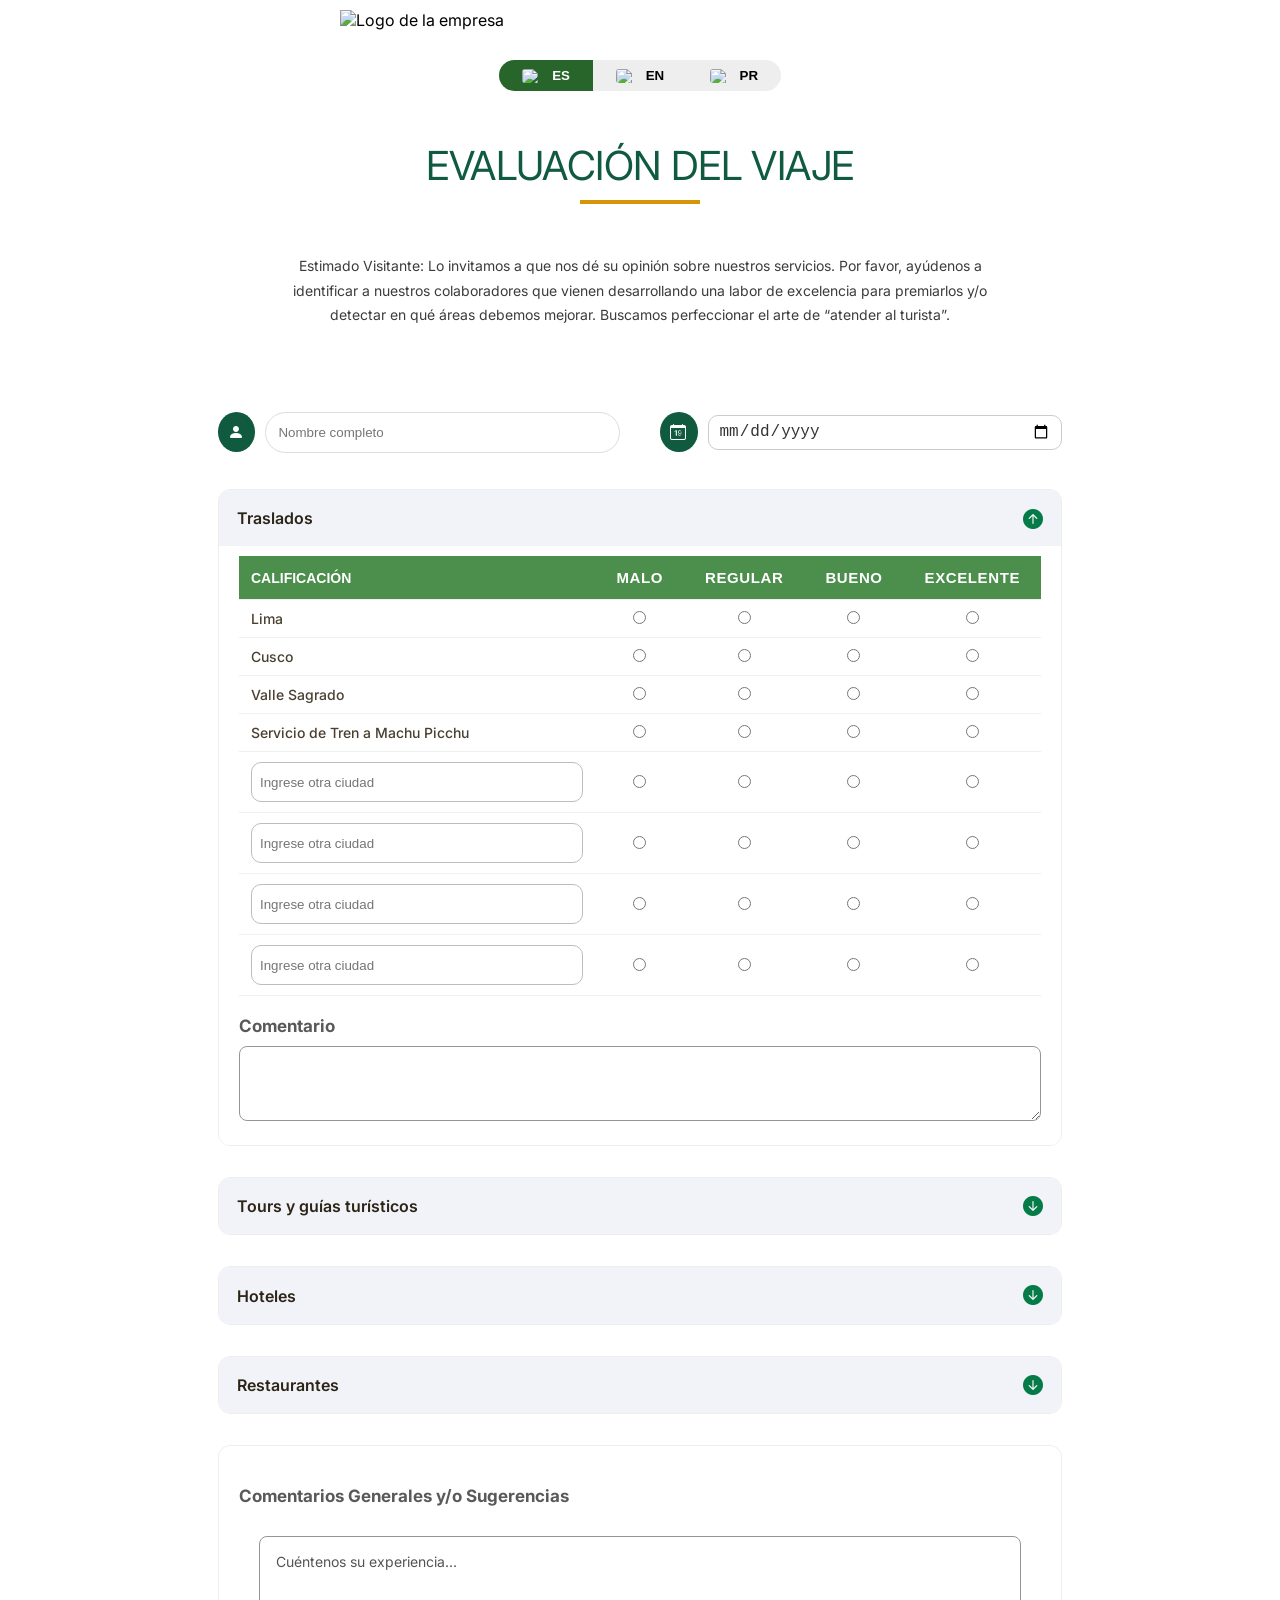
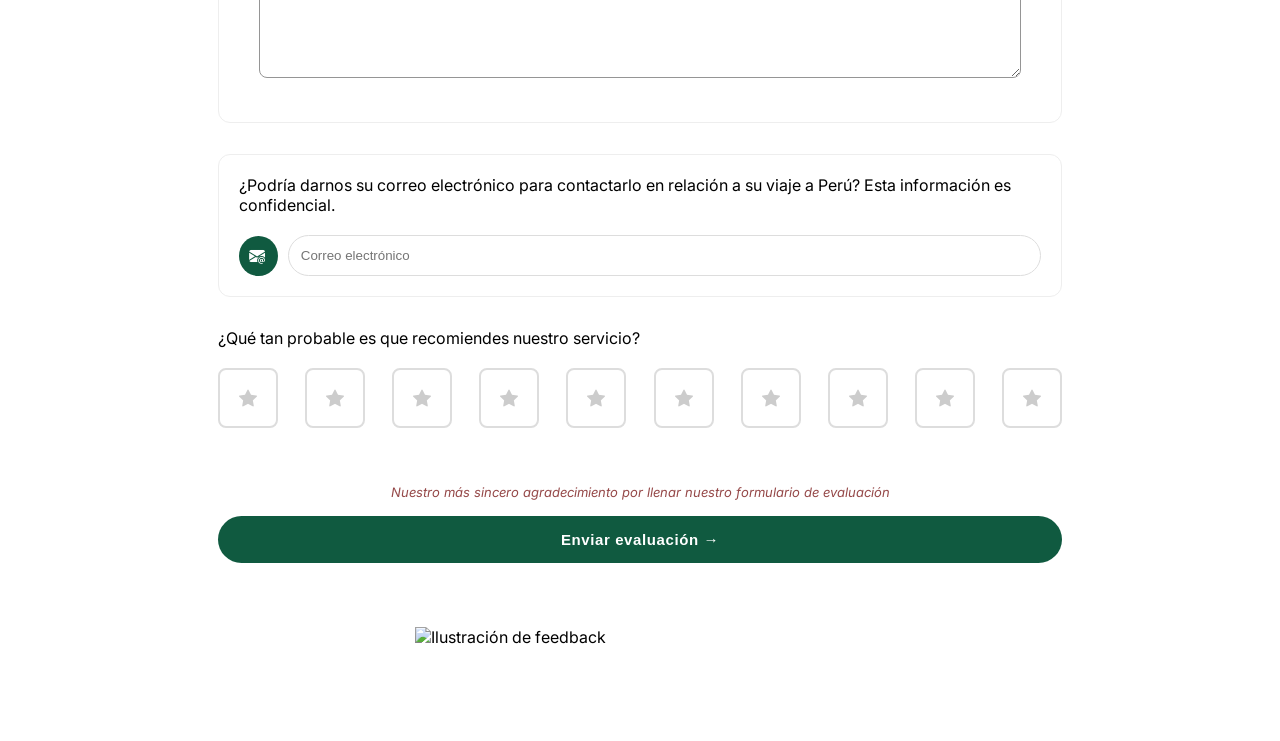
==== commit 5d26d952: "Add files via upload" ====
--- a/TE-PERU/index.html
+++ b/TE-PERU/index.html
@@ -1,4 +1,4 @@
-<!DOCTYPE html><html lang="en" data-astro-cid-glidbbnt> <head><meta charset="utf-8"><meta name="viewport" content="width=device-width"><meta name="generator" content="Astro v6.1.6"><link rel="icon" href="/favicon.ico"><link rel="preconnect" href="https://fonts.googleapis.com"><link rel="preconnect" href="https://fonts.gstatic.com" crossorigin><link href="https://fonts.googleapis.com/css2?family=Inter:ital,opsz,wght@0,14..32,100..900;1,14..32,100..900&display=swap" rel="stylesheet"><link rel="preconnect" href="https://fonts.gstatic.com" crossorigin><link href="https://fonts.googleapis.com/css2?family=Alex+Brush&display=swap" rel="stylesheet"><link rel="stylesheet" href="https://cdn.jsdelivr.net/npm/bootstrap-icons@1.13.1/font/bootstrap-icons.min.css"><link rel="stylesheet" href="/assets/languaje.DWebG3ff.css">
+<!DOCTYPE html><html lang="en" data-astro-cid-glidbbnt> <head><meta charset="utf-8"><meta name="viewport" content="width=device-width"><meta name="generator" content="Astro v6.1.6"><link rel="icon" href="/favicon.ico"><link rel="preconnect" href="https://fonts.googleapis.com"><link rel="preconnect" href="https://fonts.gstatic.com" crossorigin><link href="https://fonts.googleapis.com/css2?family=Inter:ital,opsz,wght@0,14..32,100..900;1,14..32,100..900&display=swap" rel="stylesheet"><link rel="preconnect" href="https://fonts.gstatic.com" crossorigin><link href="https://fonts.googleapis.com/css2?family=Alex+Brush&display=swap" rel="stylesheet"><link rel="stylesheet" href="https://cdn.jsdelivr.net/npm/bootstrap-icons@1.13.1/font/bootstrap-icons.min.css"><link rel="stylesheet" href="/TE-PERU/assets/languaje.DWebG3ff.css">
 <style>.input-hotel-transfer[data-astro-cid-j7pv25f6]{width:100%;height:40px;padding:8px;border-radius:10px;outline:none;border:1px solid rgb(189,189,189)}.comentarioText[data-astro-cid-j7pv25f6]{color:#595959;font-weight:700;margin-top:20px;margin-bottom:10px;font-size:17px}.seccion-comentarios[data-astro-cid-j7pv25f6]{padding:20px}.container-logo[data-astro-cid-j7pv25f6]{width:100%;display:flex;justify-content:center;align-items:center}.imagen_logofiesta[data-astro-cid-j7pv25f6]{width:450px;height:50px}.modal[data-astro-cid-j7pv25f6]{position:fixed;top:0;left:0;width:100%;height:100%;background:#00000080;display:none;justify-content:center;align-items:center;z-index:9999}.modal[data-astro-cid-j7pv25f6].show{display:flex}.modal-content[data-astro-cid-j7pv25f6]{background:#fff;padding:20px 30px;border-radius:12px;text-align:center;max-width:300px;width:80%;animation:fadeIn .3s ease}.modal-content[data-astro-cid-j7pv25f6] p[data-astro-cid-j7pv25f6]{margin-bottom:15px;font-weight:500}.modal-content[data-astro-cid-j7pv25f6] button[data-astro-cid-j7pv25f6]{padding:8px 16px;border:none;border-radius:8px;background:#28652b;color:#fff;cursor:pointer}input[data-astro-cid-j7pv25f6][type=date]{appearance:none;-webkit-appearance:none;height:35px;padding:10px;border-radius:10px;border:1px solid #ccc;font-size:16px;background-color:#fff;color:#333}@keyframes fadeIn{0%{opacity:0;transform:scale(.9)}to{opacity:1;transform:scale(1)}}
 </style></head> <body data-astro-cid-glidbbnt>  <main data-astro-cid-j7pv25f6> <section class="containerEvaluacionViaje" data-astro-cid-j7pv25f6> <div class="imagen-empresa" data-astro-cid-j7pv25f6> <img src="https://res.cloudinary.com/dlgeap8h0/image/upload/v1776726875/Group_22_vtvrk3.png" alt="Logo de la empresa" data-astro-cid-j7pv25f6> </div> <div class="container-idiomas" data-astro-cid-yvy4d3r6> <div class="language-switcher" data-astro-cid-yvy4d3r6> <button id="btn-es" class="lang-btn boder-especial-left" data-astro-cid-yvy4d3r6> <img class="imagenSpanol" src="https://res.cloudinary.com/dlgeap8h0/image/upload/v1771217543/spanol_nisxya.png" alt="Español" data-astro-cid-yvy4d3r6>ES
 </button> <button id="btn-en" class="lang-btn boder-especial" data-astro-cid-yvy4d3r6> <img class="imagenSpanol" src="https://res.cloudinary.com/dlgeap8h0/image/upload/v1771217543/eeuu_zp1ijv.png" alt="English" data-astro-cid-yvy4d3r6> EN
--- a/TE-PERU/assets/languaje.DWebG3ff.css
+++ b/TE-PERU/assets/languaje.DWebG3ff.css
@@ -0,0 +1 @@
+@import"https://fonts.googleapis.com/css2?family=Alex+Brush&family=Poppins:ital,wght@0,100;0,200;0,300;0,400;0,500;0,600;0,700;0,800;0,900;1,100;1,200;1,300;1,400;1,500;1,600;1,700;1,800;1,900&family=Roboto:ital,wght@0,100..900;1,100..900&family=Vollkorn:ital,wght@0,400..900;1,400..900&display=swap";*,*:before,*:after{box-sizing:border-box;margin:0;width:100%;padding:0}.containerEvaluacionViaje{display:flex;flex-direction:column;align-items:center;width:100%;min-height:100vh;padding-top:40px;font-family:Inter,sans-serif;padding-bottom:4rem}.hero{text-align:center}.imagen-empresa{margin-top:-30px;margin-bottom:30px;display:flex;justify-content:center;align-items:center}.imagen-empresa img{width:600px}.hero-eyebrow{font-family:Arial Narrow,Arial,sans-serif;font-size:12px;letter-spacing:.2em;text-transform:uppercase;color:#8bb051;margin-bottom:.75rem}.hero h1{font-size:clamp(28px,5vw,44px);font-weight:400;color:#2c2416;letter-spacing:-.01em}.hero-line{width:180px;height:2px;background:#8bb051;margin:1rem auto 0}.intro-card{display:flex;gap:1.25rem;text-align:center;align-items:flex-start;background:#fff;border-radius:12px;padding:1.5rem 1.75rem;max-width:780px;width:calc(100% - 3rem);margin:0 1.5rem 2.5rem;font-size:14px;line-height:1.75;color:#3c3c3c}.intro-icon{font-size:22px;margin-top:2px;flex-shrink:0}.intro-card strong{color:#1a313c;font-weight:600}.intro-card em{color:#2f7108;font-style:italic}.containerForm{width:100%;max-width:900px;border-radius:12px;padding:1.5rem 1.75rem}form{width:100%;display:flex;flex-direction:column;gap:1rem}.seccion{background:#fff;border-radius:12px;overflow:hidden}.seccion-header{width:100%;display:flex;align-items:center;justify-content:space-between;padding:1rem 1.25rem;background:none;border:none;background-color:#f1f3f9;cursor:pointer;font-family:inherit;transition:background .15s}.seccion-header:hover{background:#f1f3f9}.seccion-titulo{display:flex;align-items:center;gap:10px;font-size:16px;text-align:start;font-weight:600;color:#2c2416}.seccion-icono{width:32px;height:32px;border-radius:8px;display:flex;align-items:center;justify-content:center;font-size:15px}.chevron{font-size:20px;color:#057c48;text-align:end;transition:transform .25s;line-height:1;max-width:max-content}.seccion-header[aria-expanded=true] .chevron{transform:rotate(180deg);max-width:max-content;text-align:start}.seccion-cuerpo{display:none}.seccion-cuerpo.abierto{display:block;animation:slideDown .22s ease}@keyframes slideDown{0%{opacity:0;transform:translateY(-8px)}to{opacity:1;transform:translateY(0)}}table{width:100%;border-collapse:collapse;font-size:10px}thead tr{background:#4c8e4b}thead th{padding:10px 12px;font-weight:700;text-transform:uppercase;color:#fff;text-align:center;font-family:Arial Narrow,Arial,sans-serif}thead th.col-label{text-align:left;font-size:14px}tbody tr:hover{background:#f4f4f4}tbody td{padding:10px 12px;text-align:center;color:#2c2416}td.fila-label{text-align:left;font-size:14px;color:#4a3f30}.badge{display:inline-block;font-size:11px;padding:3px 9px;border-radius:20px;font-weight:600;font-family:Arial Narrow,Arial,sans-serif;letter-spacing:.04em;text-transform:uppercase}.malo,.regular,.bueno,.excelente{color:#fff;font-size:15px;font-weight:600}input[type=radio]{width:13px;height:13px;accent-color:#0e9f18;cursor:pointer}.comentarios-wrap{padding:1.25rem}textarea{width:100%;border:1px solid #959595;border-radius:8px;padding:.875rem 1rem;font-family:inherit;font-size:14px;color:#292929;background:#fff;resize:vertical;line-height:1.6;transition:border-color .15s}textarea::placeholder{color:#545454}textarea:focus{outline:none;background:#fff}.form-footer{display:flex;align-items:center;justify-content:space-between;flex-wrap:wrap;gap:1rem;padding-top:.5rem}.footer-note{font-size:13px;color:#954848;font-style:italic}.btn-enviar{background:#0b6b43;color:#f7f5f0;border:none;border-radius:8px;padding:12px 28px;font-size:15px;font-family:Arial Narrow,Arial,sans-serif;letter-spacing:.04em;cursor:pointer;transition:background .15s,transform .1s}.btn-enviar:hover{background:#9a7c4f}.btn-enviar:active{transform:scale(.98)}.idiomaContainerFuncion{width:70%;height:25px;background-color:#77bf42;border-radius:0 0 20px 20px;display:flex;justify-content:center;align-items:center;font-size:14px;font-weight:600;color:#057c48}@media(width<48rem){.container-input_hotel{flex-direction:column;align-items:flex-start}.imagen-empresa img{width:400px}td.fila-label,thead th.col-label{font-size:10px}.idiomaContainerFuncion{width:100%}.malo,.regular,.bueno,.excelente{font-size:11px}.container-datos{flex-direction:column}input[type=radio]{width:10px;height:10px;cursor:pointer}}@media(max-width:560px){.intro-card{flex-direction:column;gap:.75rem}.form-footer{flex-direction:column;align-items:flex-start}.btn-enviar{width:100%;text-align:center}thead th{padding:12px 2px}tbody td,tbody td.fila-label{padding:8px 6px}}.containerEvaluacionViaje{margin:auto}.container-input_hotel{display:flex;gap:10px;color:#333;align-items:center}.hotel_input,.ubicacion-hotel{width:50%}.hero h1{font-size:2.5rem;color:#105a40;text-align:center;margin-bottom:10px}.hero-line{height:4px;width:120px;background:#d69406;margin:auto auto 30px}.intro-card{padding:20px;margin-bottom:40px;border-radius:8px}.container-datos{display:flex;gap:20px;margin-bottom:20px}.container-datosUnico{display:flex;align-items:center;gap:10px;flex:1;position:relative}.container-datosUnico i{background:#105a40;color:#fff;padding:10px;border-radius:50%;width:40px;height:40px;display:flex;align-items:center;justify-content:center}.datosForm-personal{width:100%;padding:12px;border:1px solid #ddd;border-radius:25px;outline:none;transition:.3s}.datosForm-personal:focus{border-color:#559b82;box-shadow:0 0 5px #105a4033}.seccion{margin-bottom:15px;border:1px solid #eee;border-radius:12px;overflow:hidden}.seccion-header{width:100%;display:flex;justify-content:space-between;align-items:center;padding:18px;background:#f1f3f9;cursor:pointer;border:none;font-weight:600;color:#333}.seccion-cuerpo{display:none;padding:0 20px 20px;background:#fff}.seccion-cuerpo.abierto{display:block}table{width:100%;border-collapse:collapse;margin-top:10px}td,th{padding:12px;border-bottom:1px solid #f0f0f0;text-align:center}.fila-label{text-align:left;font-weight:500;color:#555555ac}.input-restaurante{border:1px solid #eee;padding:8px;border-radius:6px;width:48%}.container-input_resturante{display:flex;gap:4%}.input-radioValoracion{display:flex;justify-content:space-between;gap:5px;margin-top:20px}.rating-input{text-align:center;appearance:none;width:60px;height:60px;border:2px solid #ddd;border-radius:8px;cursor:pointer;position:relative;transition:.3s}.rating-input:before{content:"";font-family:bootstrap-icons;position:absolute;top:50%;font-size:18px;left:50%;transform:translate(-50%,-50%);color:#ccc}.rating-input:checked{background:#105a40}.rating-input:checked:before{color:#fff}.form-footer{text-align:center;padding:40px 0}.btn-enviar{background:#105a40;color:#fff;padding:15px 40px;border-radius:30px;border:none;font-weight:700;cursor:pointer;transition:.3s}.btn-enviar:hover{background:#084c21;transform:translateY(-2px)}@media(max-width:768px){.container-datos{flex-direction:column}.input-restaurante{width:100%;margin-bottom:5px}.container-input_resturante{flex-direction:column}}body::-webkit-scrollbar{width:8px}body::-webkit-scrollbar-track{background:#f1f1f1}body::-webkit-scrollbar-thumb{background:#888;border-radius:4px}body::-webkit-scrollbar-thumb:hover{background:#555}.containerIdiomas{width:100%;display:flex;justify-content:center;height:50px}.container-idiomas[data-astro-cid-yvy4d3r6]{display:flex;margin-bottom:30px;justify-content:center;align-items:center}.lang-btn[data-astro-cid-yvy4d3r6]{display:flex;align-items:center;justify-content:center;gap:10px}.imagenSpanol[data-astro-cid-yvy4d3r6]{width:20px;height:14px;border-radius:3px}.boder-especial-left[data-astro-cid-yvy4d3r6]{border-radius:20px 0 0 20px!important}.boder-especial-right[data-astro-cid-yvy4d3r6]{border-radius:0 20px 20px 0!important}.boder-especial[data-astro-cid-yvy4d3r6]{border-radius:0!important}.language-switcher[data-astro-cid-yvy4d3r6]{display:flex;justify-content:center;align-items:center;width:22%;margin-bottom:20px}@media(width<48rem){.language-switcher[data-astro-cid-yvy4d3r6]{width:80%}}.lang-btn[data-astro-cid-yvy4d3r6]{border:none;padding:8px 14px;border-radius:20px;cursor:pointer;font-weight:700;background:#eee;transition:all .3s ease}.lang-btn[data-astro-cid-yvy4d3r6].active{background:#28652b;color:#fff}.lang-btn[data-astro-cid-yvy4d3r6]:hover{transform:scale(1.05)}
